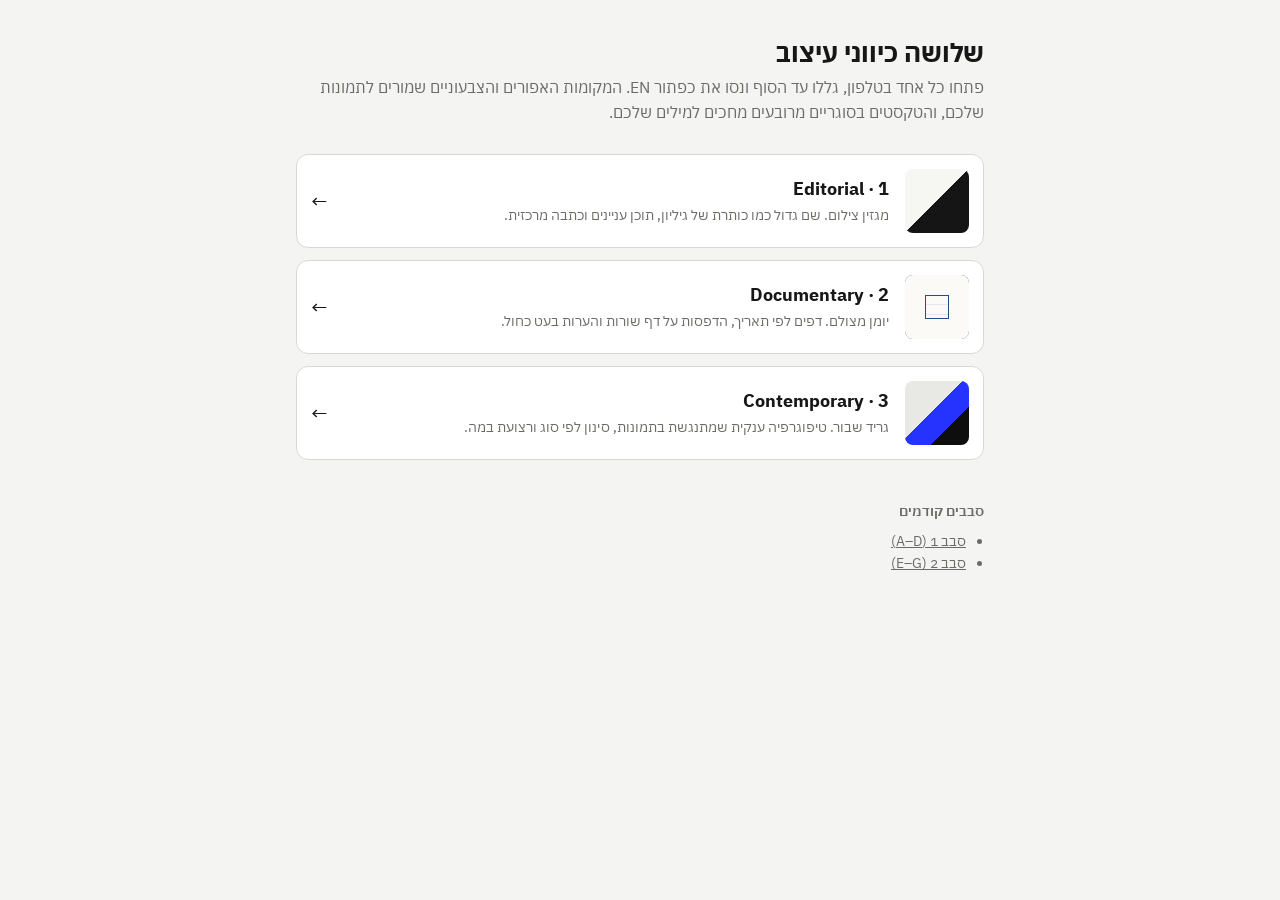
==== designs/index.html @ 1f48862d "Add three design directions: editorial, documentary, contemporary Adds a comparison hub at designs/i" ====
<!doctype html>
<html lang="he" dir="rtl">
<head>
<meta charset="utf-8">
<meta name="viewport" content="width=device-width, initial-scale=1, viewport-fit=cover">
<meta name="robots" content="noindex">
<title>כיווני עיצוב · טל אור ספוזניקוב</title>
<link rel="preconnect" href="https://fonts.googleapis.com">
<link rel="stylesheet" href="https://fonts.googleapis.com/css2?family=IBM+Plex+Sans+Hebrew:wght@400;600&display=swap">
<style>
/* Comparison hub: three directions as large tappable rows, older rounds listed below */
:root{--bg:#f4f4f2;--fg:#171717;--muted:#6b6b66;--line:#d8d8d3;--card:#ffffff;--font:"IBM Plex Sans Hebrew",system-ui,sans-serif;color-scheme:light}
*,*::before,*::after{box-sizing:border-box}
body{margin:0;background:var(--bg);color:var(--fg);font-family:var(--font);font-size:16px;line-height:1.6}
a{color:inherit}
:focus-visible{outline:2px solid var(--fg);outline-offset:3px}
.wrap{max-width:720px;margin:0 auto;padding-block:36px 60px;padding-left:max(16px,env(safe-area-inset-left,0px));padding-right:max(16px,env(safe-area-inset-right,0px))}
h1{font-size:26px;margin:0 0 6px;line-height:1.25}
.lead{margin:0 0 28px;color:var(--muted)}
.dirs{display:grid;gap:12px;margin:0;padding:0;list-style:none}
.dirs a{display:grid;grid-template-columns:64px minmax(0,1fr) auto;gap:16px;align-items:center;background:var(--card);border:1px solid var(--line);border-radius:12px;padding:14px;text-decoration:none}
.dirs a:hover{border-color:var(--fg)}
.sw{width:64px;height:64px;border-radius:8px}
.dirs strong{display:block;font-size:18px}
.dirs span.d{display:block;font-size:14px;color:var(--muted)}
.dirs .go{font-size:20px}
h2{font-size:14px;color:var(--muted);font-weight:600;margin:40px 0 8px}
.old{margin:0;padding-inline-start:18px;color:var(--muted);font-size:14px}
</style>
</head>
<body>
<div class="wrap">
  <h1>שלושה כיווני עיצוב</h1>
  <p class="lead">פתחו כל אחד בטלפון, גללו עד הסוף ונסו את כפתור EN. המקומות האפורים והצבעוניים שמורים לתמונות שלכם, והטקסטים בסוגריים מרובעים מחכים למילים שלכם.</p>
  <ul class="dirs">
    <li><a href="editorial.html"><span class="sw" style="background:linear-gradient(135deg,#f6f6f3 50%,#151515 50%)"></span><span><strong>1 · Editorial</strong><span class="d">מגזין צילום. שם גדול כמו כותרת של גיליון, תוכן עניינים וכתבה מרכזית.</span></span><span class="go" aria-hidden="true">←</span></a></li>
    <li><a href="documentary.html"><span class="sw" style="background:repeating-linear-gradient(to bottom,#fbfaf6 0 9px,#e4e6ec 9px 10px);box-shadow:inset 0 0 0 20px #fbfaf6,inset 0 0 0 21px #2c4a8a"></span><span><strong>2 · Documentary</strong><span class="d">יומן מצולם. דפים לפי תאריך, הדפסות על דף שורות והערות בעט כחול.</span></span><span class="go" aria-hidden="true">←</span></a></li>
    <li><a href="contemporary.html"><span class="sw" style="background:linear-gradient(135deg,#e8e8e4 45%,#2633ff 45% 70%,#0e0e0e 70%)"></span><span><strong>3 · Contemporary</strong><span class="d">גריד שבור. טיפוגרפיה ענקית שמתנגשת בתמונות, סינון לפי סוג ורצועת במה.</span></span><span class="go" aria-hidden="true">←</span></a></li>
  </ul>
  <h2>סבבים קודמים</h2>
  <ul class="old">
    <li><a href="portfolio-directions.html">סבב 1 (A–D)</a></li>
    <li><a href="portfolio-round2.html">סבב 2 (E–G)</a></li>
  </ul>
</div>
</body>
</html>
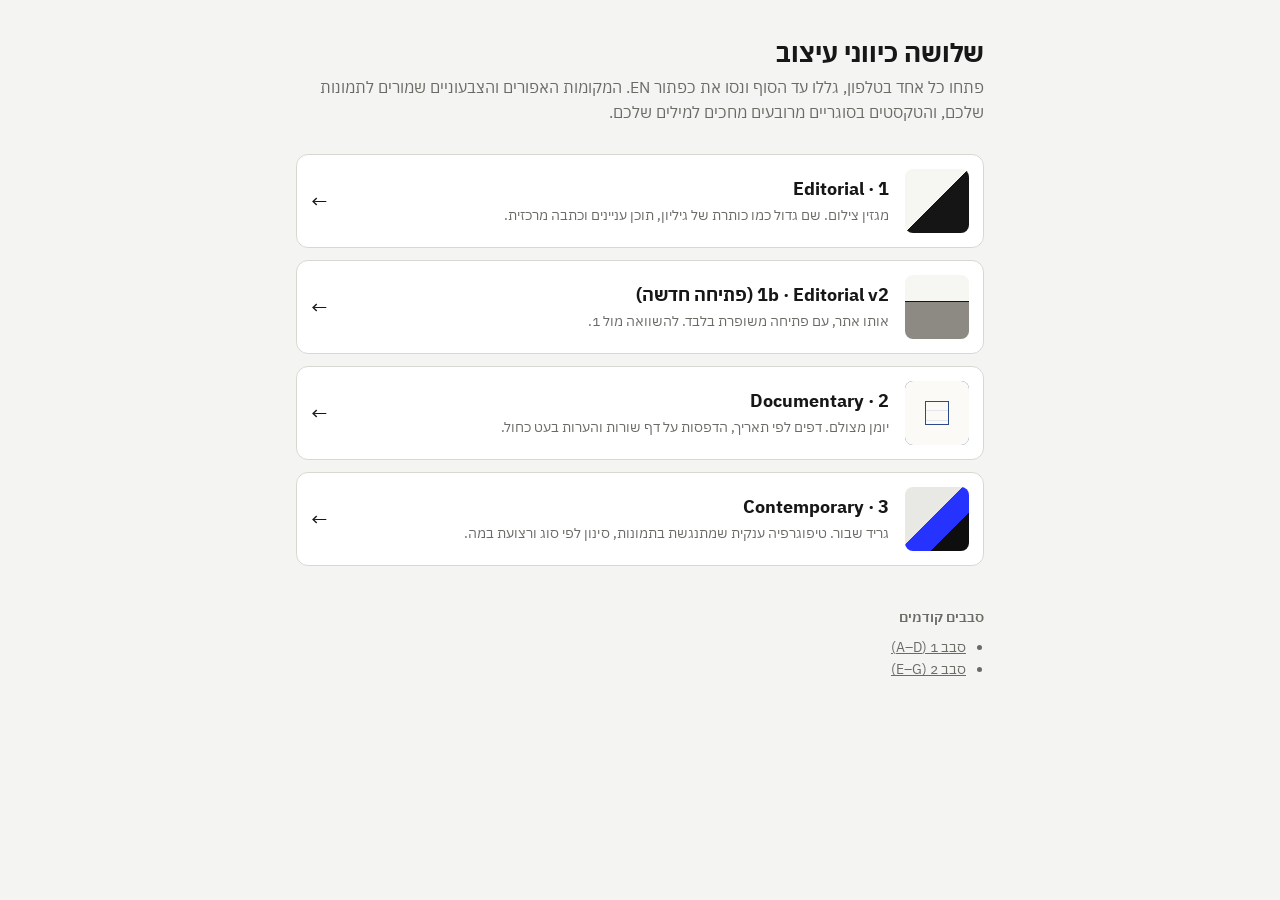
==== commit c95a400a: "Add Editorial v2 draft with a reworked hero for comparison editorial.html and index.html (main site)" ====
--- a/designs/index.html
+++ b/designs/index.html
@@ -34,6 +34,7 @@
   <p class="lead">פתחו כל אחד בטלפון, גללו עד הסוף ונסו את כפתור EN. המקומות האפורים והצבעוניים שמורים לתמונות שלכם, והטקסטים בסוגריים מרובעים מחכים למילים שלכם.</p>
   <ul class="dirs">
     <li><a href="editorial.html"><span class="sw" style="background:linear-gradient(135deg,#f6f6f3 50%,#151515 50%)"></span><span><strong>1 · Editorial</strong><span class="d">מגזין צילום. שם גדול כמו כותרת של גיליון, תוכן עניינים וכתבה מרכזית.</span></span><span class="go" aria-hidden="true">←</span></a></li>
+    <li><a href="editorial-v2.html"><span class="sw" style="background:linear-gradient(180deg,#f6f6f3 40%,#151515 40% 42%,#8d8a83 42%)"></span><span><strong>1b · Editorial v2 (פתיחה חדשה)</strong><span class="d">אותו אתר, עם פתיחה משופרת בלבד. להשוואה מול 1.</span></span><span class="go" aria-hidden="true">←</span></a></li>
     <li><a href="documentary.html"><span class="sw" style="background:repeating-linear-gradient(to bottom,#fbfaf6 0 9px,#e4e6ec 9px 10px);box-shadow:inset 0 0 0 20px #fbfaf6,inset 0 0 0 21px #2c4a8a"></span><span><strong>2 · Documentary</strong><span class="d">יומן מצולם. דפים לפי תאריך, הדפסות על דף שורות והערות בעט כחול.</span></span><span class="go" aria-hidden="true">←</span></a></li>
     <li><a href="contemporary.html"><span class="sw" style="background:linear-gradient(135deg,#e8e8e4 45%,#2633ff 45% 70%,#0e0e0e 70%)"></span><span><strong>3 · Contemporary</strong><span class="d">גריד שבור. טיפוגרפיה ענקית שמתנגשת בתמונות, סינון לפי סוג ורצועת במה.</span></span><span class="go" aria-hidden="true">←</span></a></li>
   </ul>
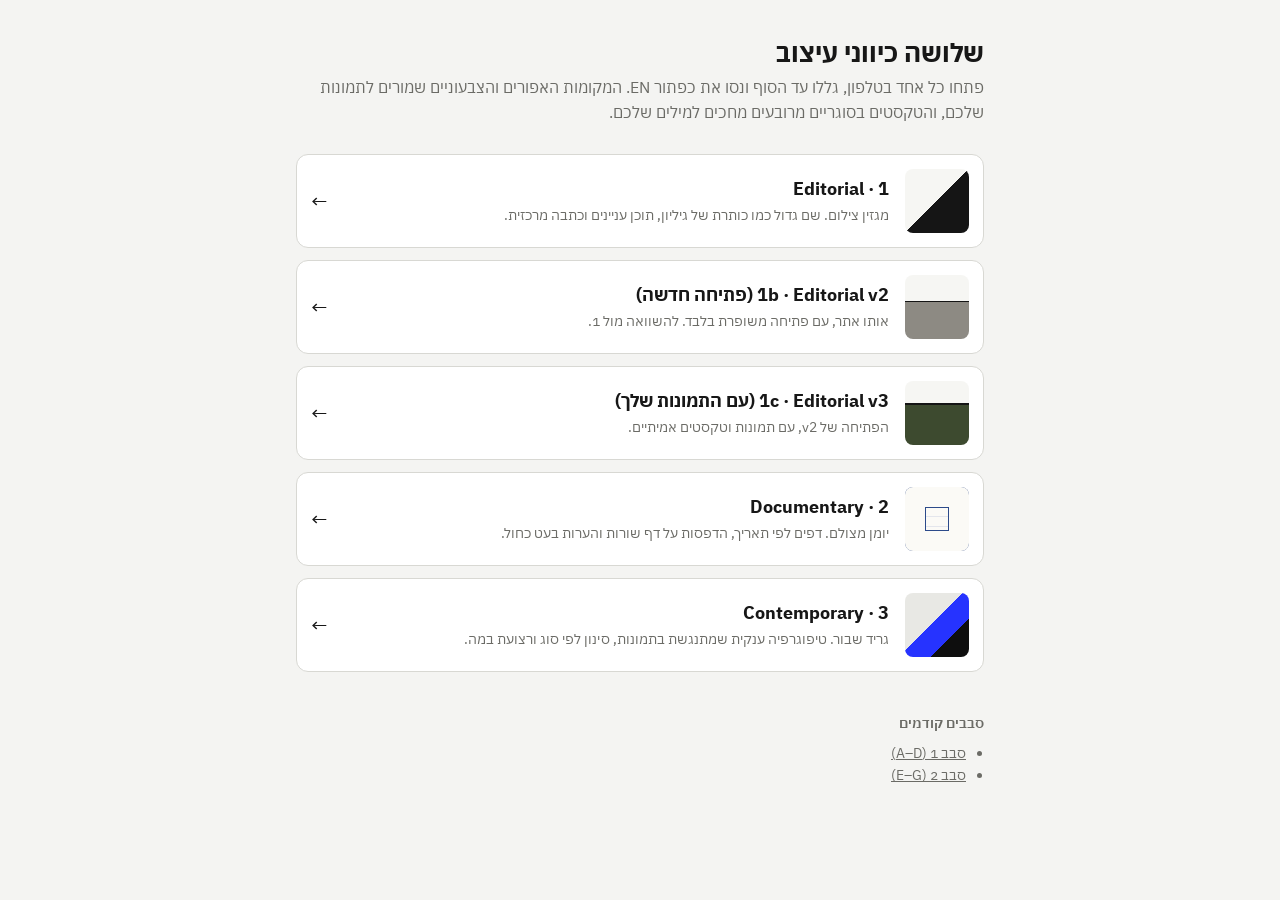
==== commit 9b04f323: "Add Editorial v3 draft with Tal's photographs and real copy Photos converted to WebP in four sizes w" ====
--- a/designs/index.html
+++ b/designs/index.html
@@ -35,6 +35,7 @@
   <ul class="dirs">
     <li><a href="editorial.html"><span class="sw" style="background:linear-gradient(135deg,#f6f6f3 50%,#151515 50%)"></span><span><strong>1 · Editorial</strong><span class="d">מגזין צילום. שם גדול כמו כותרת של גיליון, תוכן עניינים וכתבה מרכזית.</span></span><span class="go" aria-hidden="true">←</span></a></li>
     <li><a href="editorial-v2.html"><span class="sw" style="background:linear-gradient(180deg,#f6f6f3 40%,#151515 40% 42%,#8d8a83 42%)"></span><span><strong>1b · Editorial v2 (פתיחה חדשה)</strong><span class="d">אותו אתר, עם פתיחה משופרת בלבד. להשוואה מול 1.</span></span><span class="go" aria-hidden="true">←</span></a></li>
+    <li><a href="editorial-v3.html"><span class="sw" style="background:linear-gradient(180deg,#f6f6f3 35%,#151515 35% 37%,#3d4a2f 37%)"></span><span><strong>1c · Editorial v3 (עם התמונות שלך)</strong><span class="d">הפתיחה של v2, עם תמונות וטקסטים אמיתיים.</span></span><span class="go" aria-hidden="true">←</span></a></li>
     <li><a href="documentary.html"><span class="sw" style="background:repeating-linear-gradient(to bottom,#fbfaf6 0 9px,#e4e6ec 9px 10px);box-shadow:inset 0 0 0 20px #fbfaf6,inset 0 0 0 21px #2c4a8a"></span><span><strong>2 · Documentary</strong><span class="d">יומן מצולם. דפים לפי תאריך, הדפסות על דף שורות והערות בעט כחול.</span></span><span class="go" aria-hidden="true">←</span></a></li>
     <li><a href="contemporary.html"><span class="sw" style="background:linear-gradient(135deg,#e8e8e4 45%,#2633ff 45% 70%,#0e0e0e 70%)"></span><span><strong>3 · Contemporary</strong><span class="d">גריד שבור. טיפוגרפיה ענקית שמתנגשת בתמונות, סינון לפי סוג ורצועת במה.</span></span><span class="go" aria-hidden="true">←</span></a></li>
   </ul>
